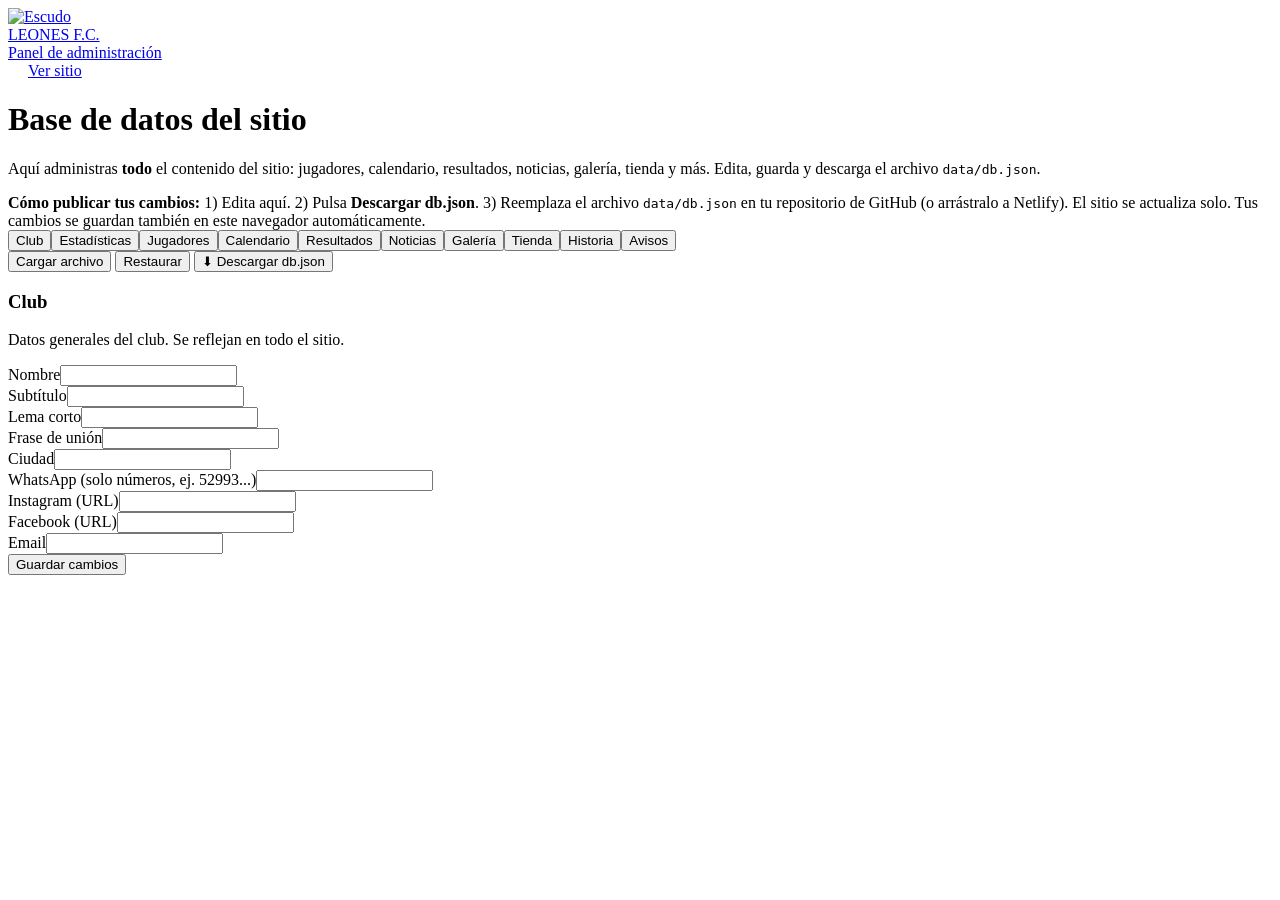
==== admin.html @ 6523a559 "Add files via upload" ====
<!DOCTYPE html>
<html lang="es">
<head>
<meta charset="UTF-8">
<meta name="viewport" content="width=device-width, initial-scale=1.0">
<title>Administrar base de datos | LEONES F.C.</title>
<meta name="robots" content="noindex,nofollow">
<meta name="theme-color" content="#0b1a45">
<link rel="icon" type="image/png" sizes="32x32" href="assets/favicon-32.png">
<link rel="preconnect" href="https://fonts.googleapis.com">
<link rel="preconnect" href="https://fonts.gstatic.com" crossorigin>
<link href="https://fonts.googleapis.com/css2?family=Anton&family=Barlow+Condensed:wght@500;600;700&family=Inter:wght@400;500;600;700;800&display=swap" rel="stylesheet">
<link rel="stylesheet" href="assets/styles.css">
</head>
<body data-page="admin">
<header id="site-header" class="solid">
  <nav class="nav">
    <a href="index.html" class="brand"><img class="crest" src="assets/logo.png" alt="Escudo" width="46" height="46"><div><div class="bname">LEONES F.C.</div><div class="btag">Panel de administración</div></div></a>
    <a href="index.html" class="btn btn-outline" style="padding:10px 20px">Ver sitio</a>
  </nav>
</header>

<main class="admin">
  <div class="wrap">
    <h1>Base de datos del sitio</h1>
    <p class="lead">Aquí administras <b>todo</b> el contenido del sitio: jugadores, calendario, resultados, noticias, galería, tienda y más. Edita, guarda y descarga el archivo <code>data/db.json</code>.</p>

    <div class="abanner">
      <b>Cómo publicar tus cambios:</b> 1) Edita aquí. 2) Pulsa <b>Descargar db.json</b>. 3) Reemplaza el archivo <code>data/db.json</code> en tu repositorio de GitHub (o arrástralo a Netlify). El sitio se actualiza solo. Tus cambios se guardan también en este navegador automáticamente.
    </div>

    <div class="admin-bar">
      <div class="atabs" id="atabs"></div>
      <span style="flex:1"></span>
      <input type="file" id="importFile" accept="application/json" style="display:none">
      <button class="abtn ghost" id="btnImport">Cargar archivo</button>
      <button class="abtn ghost" id="btnReset">Restaurar</button>
      <button class="abtn green" id="btnDownload">⬇ Descargar db.json</button>
    </div>

    <div id="panel"></div>
  </div>
</main>

<script>
(function(){
  "use strict";
  const LS='leones_db_admin';
  let state=null, active='club';

  /* ---- Esquemas de colecciones ---- */
  const CATS=[{v:1,t:'Categoría 1'},{v:2,t:'Categoría 2'},{v:3,t:'Categoría 3'}];
  const ICONOS=['jersey','hoodie','ball','cap','bottle','key'];
  const SCHEMAS={
    club:{label:'Club', kind:'object', path:'club', fields:[
      {k:'nombre',t:'Nombre'},{k:'subtitulo',t:'Subtítulo'},{k:'tagline',t:'Lema corto'},{k:'lema',t:'Frase de unión'},{k:'ciudad',t:'Ciudad'},
      {k:'redes.whatsapp',t:'WhatsApp (solo números, ej. 52993...)'},{k:'redes.instagram',t:'Instagram (URL)'},{k:'redes.facebook',t:'Facebook (URL)'},{k:'redes.email',t:'Email'}
    ]},
    stats:{label:'Estadísticas', kind:'list', path:'stats', title:i=>i.label, sub:i=>i.num, fields:[
      {k:'label',t:'Etiqueta'},{k:'num',t:'Número',type:'number'},{k:'sufijo',t:'Sufijo (+, etc.)'}
    ]},
    jugadores:{label:'Jugadores', kind:'list', path:'jugadores', title:i=>i.nm, sub:i=>'#'+(i.num||'')+' · '+(i.pos||'')+' · Cat. '+(i.cat||''), fields:[
      {k:'nm',t:'Nombre'},{k:'num',t:'Número',type:'number'},{k:'pos',t:'Posición'},{k:'edad',t:'Edad',type:'number'},
      {k:'cat',t:'Categoría',type:'select',opts:CATS},{k:'str',t:'Fortaleza'},{k:'q',t:'Frase'},{k:'foto',t:'Foto (assets/archivo.jpg)'}
    ]},
    partidos:{label:'Calendario', kind:'list', path:'partidos', title:i=>'vs '+(i.rival||'—'), sub:i=>(i.fecha||'')+' · '+(i.hora||'')+' · '+(i.lugar||''), fields:[
      {k:'fecha',t:'Fecha',type:'date'},{k:'rival',t:'Rival'},{k:'lugar',t:'Lugar'},{k:'hora',t:'Hora (ej. 10:00)'},
      {k:'cat',t:'Categoría',type:'select',opts:CATS},{k:'estado',t:'Estado',type:'select',opts:[{v:'proximo',t:'Próximo'},{v:'ganado',t:'Ganado'},{v:'empatado',t:'Empate'},{v:'perdido',t:'Perdido'}]}
    ]},
    resultados:{label:'Resultados', kind:'list', path:'resultados', title:i=>'vs '+(i.rival||'—')+'  '+(i.golesL)+'-'+(i.golesV), sub:i=>(i.fecha||'')+(i.mvp?' · MVP: '+i.mvp:''), fields:[
      {k:'fecha',t:'Fecha',type:'date'},{k:'rival',t:'Rival'},{k:'golesL',t:'Goles Leones',type:'number'},{k:'golesV',t:'Goles rival',type:'number'},
      {k:'cat',t:'Categoría',type:'select',opts:CATS},{k:'mvp',t:'Jugador del partido'}
    ]},
    noticias:{label:'Noticias', kind:'list', path:'noticias', title:i=>i.t, sub:i=>(i.date||'')+' · '+(i.tag||''), fields:[
      {k:'t',t:'Título'},{k:'date',t:'Fecha (texto)'},{k:'tag',t:'Etiqueta'},{k:'x',t:'Texto',type:'area'},{k:'img',t:'Imagen (assets/archivo.jpg)'}
    ]},
    galeria:{label:'Galería', kind:'list', path:'galeria', title:i=>i.c?i.c.replace(/<[^>]+>/g,''):'(foto)', sub:i=>i.img, fields:[
      {k:'img',t:'Imagen (assets/archivo.jpg)'},{k:'c',t:'Texto / pie de foto'}
    ]},
    tienda:{label:'Tienda', kind:'list', path:'tienda.productos', title:i=>i.n, sub:i=>i.precio+' · '+i.cat, fields:[
      {k:'n',t:'Producto'},{k:'cat',t:'Categoría (Uniformes/Souvenirs)'},{k:'precio',t:'Precio (ej. $650)'},{k:'d',t:'Descripción'},
      {k:'ic',t:'Ícono',type:'select',opts:ICONOS.map(x=>({v:x,t:x}))},{k:'link',t:'Enlace de pago (Stripe)'}
    ]},
    historia:{label:'Historia', kind:'list', path:'historia', title:i=>i.t, sub:i=>i.yr, fields:[
      {k:'yr',t:'Año / etiqueta'},{k:'t',t:'Título'},{k:'d',t:'Descripción',type:'area'}
    ]},
    avisos:{label:'Avisos', kind:'list', path:'avisos', title:i=>(i.texto||'').replace(/<[^>]+>/g,'').slice(0,50), sub:i=>i.badge, fields:[
      {k:'badge',t:'Tipo',type:'select',opts:[{v:'info',t:'info'},{v:'aviso',t:'aviso'},{v:'urgente',t:'urgente'}]},{k:'texto',t:'Texto'}
    ]}
  };

  /* ---- utilidades de ruta ---- */
  function getPath(obj,path){return path.split('.').reduce((o,k)=>o&&o[k],obj);}
  function setField(obj,path,val){const ks=path.split('.');let o=obj;for(let i=0;i<ks.length-1;i++){if(o[ks[i]]==null)o[ks[i]]={};o=o[ks[i]];}o[ks[ks.length-1]]=val;}

  /* ---- carga ---- */
  async function init(){
    const saved=localStorage.getItem(LS);
    if(saved){try{state=JSON.parse(saved);}catch(e){}}
    if(!state){
      try{const r=await fetch('data/db.json',{cache:'no-cache'});state=await r.json();}
      catch(e){alert('No se pudo cargar data/db.json. Carga el archivo manualmente con "Cargar archivo".');state={club:{redes:{}}};}
    }
    buildTabs();render();
  }
  function persist(){localStorage.setItem(LS,JSON.stringify(state));}

  function buildTabs(){
    const tabs=document.getElementById('atabs');
    tabs.innerHTML=Object.keys(SCHEMAS).map(k=>`<button class="atab${k===active?' active':''}" data-k="${k}">${SCHEMAS[k].label}</button>`).join('');
    tabs.onclick=e=>{const b=e.target.closest('.atab');if(!b)return;active=b.dataset.k;buildTabs();render();};
  }

  function fieldInput(f,val){
    const v=val==null?'':String(val).replace(/"/g,'&quot;');
    if(f.type==='select'){return `<select data-k="${f.k}">${f.opts.map(o=>`<option value="${o.v}" ${String(val)===String(o.v)?'selected':''}>${o.t}</option>`).join('')}</select>`;}
    if(f.type==='area'){return `<textarea data-k="${f.k}" rows="2">${val==null?'':String(val)}</textarea>`;}
    const t=f.type==='number'?'number':(f.type==='date'?'date':'text');
    return `<input data-k="${f.k}" type="${t}" value="${v}">`;
  }

  function render(){
    const s=SCHEMAS[active], panel=document.getElementById('panel');
    if(s.kind==='object'){
      const obj=getPath(state,s.path)||{};
      panel.innerHTML=`<div class="acard"><h3>${s.label}</h3><p class="hint">Datos generales del club. Se reflejan en todo el sitio.</p>
        <div class="arow">${s.fields.map(f=>`<div class="afield" style="grid-column:span 1"><label>${f.t}</label>${fieldInput(f,getPath(obj,f.k))}</div>`).join('')}</div>
        <div class="abtns"><button class="abtn primary" id="saveObj">Guardar cambios</button></div></div>`;
      document.getElementById('saveObj').onclick=()=>{
        const o=getPath(state,s.path)||{};
        panel.querySelectorAll('[data-k]').forEach(el=>setField(o,el.dataset.k,el.value));
        setPath(state,s.path,o);persist();toast('Guardado ✔');
      };
      return;
    }
    // list
    const arr=getPath(state,s.path)||[];
    panel.innerHTML=`
      <div class="acard"><h3>Agregar a ${s.label}</h3><p class="hint">Llena los campos y pulsa “Agregar”.</p>
        <div class="arow" id="addRow">${s.fields.map(f=>`<div class="afield"><label>${f.t}</label>${fieldInput(f,f.type==='select'?(f.opts[0].v):'')}</div>`).join('')}</div>
        <div class="abtns"><button class="abtn primary" id="addBtn">+ Agregar</button></div>
      </div>
      <div class="acard"><h3>${s.label} <span style="color:var(--gris);font-size:.9rem">(${arr.length})</span></h3>
        <div class="alist" id="list">${arr.length?arr.map((it,idx)=>`<div class="aitem"><div class="meta"><b>${escapeHtml(s.title(it))}</b><small>${escapeHtml(s.sub(it)||'')}</small></div><button class="del" data-i="${idx}">Eliminar</button></div>`).join(''):'<p class="hint">Aún no hay elementos. Agrega el primero arriba.</p>'}</div>
      </div>`;
    document.getElementById('addBtn').onclick=()=>{
      const obj={};document.querySelectorAll('#addRow [data-k]').forEach(el=>{let v=el.value;if(el.type==='number'&&v!=='')v=Number(v);obj[el.dataset.k]=v;});
      const a=getPath(state,s.path)||[];a.push(obj);setPath(state,s.path,a);persist();render();toast('Agregado ✔');
    };
    document.getElementById('list').onclick=e=>{const b=e.target.closest('.del');if(!b)return;const a=getPath(state,s.path);a.splice(+b.dataset.i,1);persist();render();toast('Eliminado');};
  }

  function setPath(obj,path,val){const ks=path.split('.');let o=obj;for(let i=0;i<ks.length-1;i++){if(o[ks[i]]==null)o[ks[i]]={};o=o[ks[i]];}o[ks[ks.length-1]]=val;}
  function escapeHtml(s){return (s==null?'':String(s)).replace(/[&<>]/g,c=>({'&':'&amp;','<':'&lt;','>':'&gt;'}[c]));}

  function toast(msg){let t=document.getElementById('toast');if(!t){t=document.createElement('div');t.id='toast';t.style.cssText='position:fixed;bottom:24px;left:50%;transform:translateX(-50%);background:#0b1a45;color:#fff;padding:12px 22px;border-radius:50px;font-family:var(--cond);font-weight:700;text-transform:uppercase;letter-spacing:.05em;z-index:999;box-shadow:0 14px 30px -12px rgba(0,0,0,.5)';document.body.appendChild(t);}t.textContent=msg;t.style.opacity='1';clearTimeout(t._h);t._h=setTimeout(()=>t.style.opacity='0',1600);}

  /* ---- botones globales ---- */
  document.getElementById('btnDownload').onclick=()=>{
    const blob=new Blob([JSON.stringify(state,null,2)],{type:'application/json'});
    const a=document.createElement('a');a.href=URL.createObjectURL(blob);a.download='db.json';a.click();URL.revokeObjectURL(a.href);toast('Descargado ✔');
  };
  document.getElementById('btnImport').onclick=()=>document.getElementById('importFile').click();
  document.getElementById('importFile').onchange=e=>{const f=e.target.files[0];if(!f)return;const rd=new FileReader();rd.onload=()=>{try{state=JSON.parse(rd.result);persist();buildTabs();render();toast('Archivo cargado ✔');}catch(err){alert('Archivo no válido');}};rd.readAsText(f);};
  document.getElementById('btnReset').onclick=async()=>{if(!confirm('Esto descarta tus cambios locales y recarga el db.json publicado. ¿Continuar?'))return;localStorage.removeItem(LS);state=null;await init();toast('Restaurado');};

  init();
})();
</script>
</body>
</html>
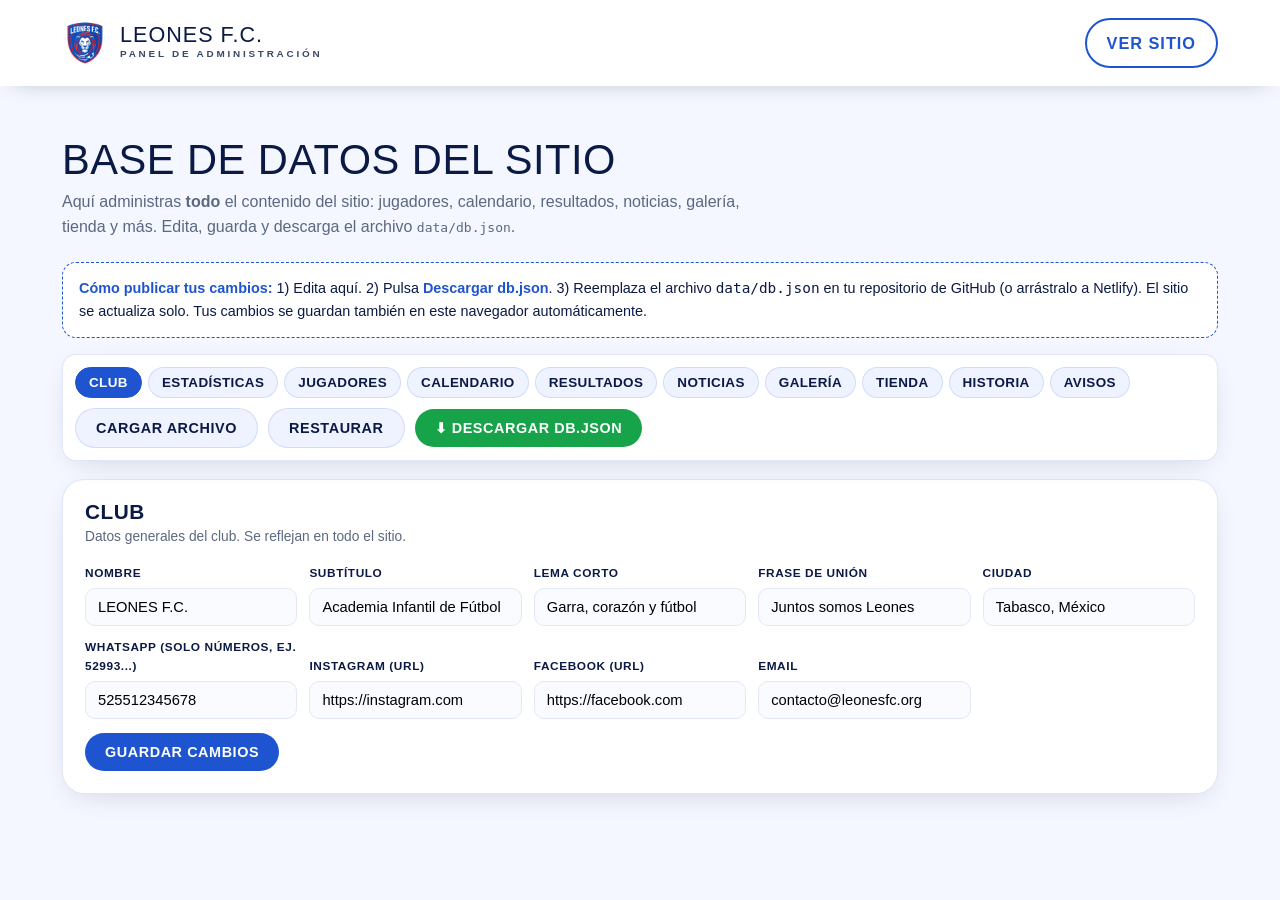
==== commit 10871e17: "Add files via upload" ====
--- a/admin.html
+++ b/admin.html
@@ -10,7 +10,7 @@
 <link rel="preconnect" href="https://fonts.googleapis.com">
 <link rel="preconnect" href="https://fonts.gstatic.com" crossorigin>
 <link href="https://fonts.googleapis.com/css2?family=Anton&family=Barlow+Condensed:wght@500;600;700&family=Inter:wght@400;500;600;700;800&display=swap" rel="stylesheet">
-<link rel="stylesheet" href="assets/styles.css">
+<link rel="stylesheet" href="assets/styles.css?v=3">
 </head>
 <body data-page="admin">
 <header id="site-header" class="solid">
--- a/assets/styles.css
+++ b/assets/styles.css
@@ -0,0 +1,436 @@
+/* ===================== TOKENS ===================== */
+:root{
+  --blanco:#ffffff; --hueso:#f4f7ff;
+  --azul:#1e54cf; --azul-claro:#5a86ee; --azul-glow:#2f63e0;
+  --navy:#0b1a45; --navy-2:#0e2056; --navy-3:#163aa0;
+  --rojo:#e42b30; --tinta:#0a1226; --gris:#5b687f;
+  --linea:rgba(30,84,207,.14);
+  --sombra:0 18px 50px -18px rgba(10,22,51,.35);
+  --sombra-sutil:0 8px 30px -12px rgba(10,22,51,.20);
+  --radio:22px; --radio-sm:14px; --max:1200px;
+  --display:'Anton',sans-serif; --cond:'Barlow Condensed',sans-serif; --sans:'Inter',sans-serif;
+}
+*{margin:0;padding:0;box-sizing:border-box}
+html{scroll-behavior:smooth}
+body{font-family:var(--sans);color:var(--tinta);background:var(--blanco);line-height:1.6;overflow-x:hidden;-webkit-font-smoothing:antialiased}
+img{max-width:100%;display:block}
+a{text-decoration:none;color:inherit}
+ul{list-style:none}
+section{position:relative}
+.wrap{max-width:var(--max);margin:0 auto;padding:0 22px}
+
+/* ===================== TIPOGRAFÍA ===================== */
+.eyebrow{font-family:var(--cond);text-transform:uppercase;letter-spacing:.22em;font-weight:700;font-size:.85rem;color:var(--azul);display:inline-flex;align-items:center;gap:9px}
+.eyebrow::before{content:"";width:26px;height:2px;background:var(--rojo);display:inline-block}
+.eyebrow.light{color:var(--azul-claro)}
+h1,h2,h3{font-family:var(--display);font-weight:400;line-height:.98;letter-spacing:.5px}
+.section-title{font-size:clamp(2.1rem,5vw,3.6rem);text-transform:uppercase;color:var(--navy)}
+.section-title .hl{color:var(--azul)}
+.section-head{max-width:720px;margin-bottom:46px}
+.section-head p{margin-top:16px;color:var(--gris);font-size:1.06rem;max-width:600px}
+.dark .section-title{color:#fff}
+.dark .section-head p{color:#aebbd6}
+
+/* ===================== BOTONES ===================== */
+.btn{display:inline-flex;align-items:center;gap:10px;font-family:var(--cond);font-weight:700;text-transform:uppercase;letter-spacing:.06em;font-size:1.02rem;padding:14px 26px;border-radius:50px;border:2px solid transparent;cursor:pointer;transition:transform .25s ease,box-shadow .25s ease,background .25s ease,color .25s;position:relative;overflow:hidden}
+.btn svg{width:18px;height:18px}
+.btn-primary{background:var(--azul);color:#fff;box-shadow:0 12px 28px -10px rgba(30,84,207,.7)}
+.btn-primary:hover{transform:translateY(-3px);box-shadow:0 20px 38px -10px rgba(30,84,207,.85)}
+.btn-ghost{background:rgba(255,255,255,.08);color:#fff;border-color:rgba(255,255,255,.4);backdrop-filter:blur(6px)}
+.btn-ghost:hover{background:#fff;color:var(--navy);transform:translateY(-3px)}
+.btn-dark{background:var(--navy);color:#fff}
+.btn-dark:hover{background:var(--azul);transform:translateY(-3px)}
+.btn-red{background:var(--rojo);color:#fff;box-shadow:0 12px 26px -10px rgba(228,43,48,.6)}
+.btn-red:hover{transform:translateY(-3px)}
+.btn-outline{border-color:var(--azul);color:var(--azul);background:transparent}
+.btn-outline:hover{background:var(--azul);color:#fff;transform:translateY(-3px)}
+
+/* ===================== HEADER ===================== */
+header{position:fixed;top:0;left:0;width:100%;z-index:100;transition:background .35s ease,box-shadow .35s ease,padding .35s ease;padding:18px 0}
+header.scrolled{background:rgba(255,255,255,.92);backdrop-filter:blur(14px);box-shadow:0 6px 24px -14px rgba(10,22,51,.4);padding:10px 0}
+header.solid{background:rgba(255,255,255,.95);backdrop-filter:blur(14px);box-shadow:0 6px 24px -14px rgba(10,22,51,.4)}
+.nav{display:flex;align-items:center;justify-content:space-between;max-width:var(--max);margin:0 auto;padding:0 22px}
+.brand{display:flex;align-items:center;gap:12px;color:#fff;transition:color .35s}
+header.scrolled .brand,header.solid .brand{color:var(--navy)}
+.brand .crest{height:46px;width:auto;flex:0 0 auto;object-fit:contain}
+.brand .bname{font-family:var(--display);font-size:1.35rem;letter-spacing:1px;line-height:1}
+.brand .btag{font-family:var(--cond);font-weight:600;font-size:.62rem;letter-spacing:.28em;text-transform:uppercase;opacity:.8}
+.menu{display:flex;align-items:center;gap:26px}
+.menu a{font-family:var(--cond);font-weight:600;text-transform:uppercase;letter-spacing:.05em;font-size:1rem;color:rgba(255,255,255,.9);position:relative;padding:4px 0;transition:color .25s}
+header.scrolled .menu a,header.solid .menu a{color:var(--navy)}
+.menu a::after{content:"";position:absolute;left:0;bottom:-2px;width:0;height:2px;background:var(--rojo);transition:width .3s}
+.menu a:hover::after,.menu a.active::after{width:100%}
+.menu a:hover,.menu a.active{color:var(--azul)}
+.nav-cta{display:inline-flex}
+.burger{display:none;flex-direction:column;gap:5px;background:none;border:0;cursor:pointer;padding:8px;z-index:120}
+.burger span{width:26px;height:3px;background:#fff;border-radius:3px;transition:.3s}
+header.scrolled .burger span,header.solid .burger span{background:var(--navy)}
+.burger.open span:nth-child(1){transform:translateY(8px) rotate(45deg)}
+.burger.open span:nth-child(2){opacity:0}
+.burger.open span:nth-child(3){transform:translateY(-8px) rotate(-45deg)}
+
+/* ===================== HERO (home) ===================== */
+.hero{min-height:100vh;display:flex;align-items:center;background:radial-gradient(120% 90% at 80% 10%,#1d47b8 0%,#0b1a45 55%,#060f2b 100%);color:#fff;overflow:hidden;padding:120px 0 70px}
+.hero .pitch-lines{position:absolute;inset:0;opacity:.5;pointer-events:none}
+.hero .glow{position:absolute;width:620px;height:620px;border-radius:50%;background:radial-gradient(circle,rgba(30,84,207,.55),transparent 65%);top:-160px;right:-120px;filter:blur(20px)}
+.hero .glow.red{background:radial-gradient(circle,rgba(228,43,48,.32),transparent 65%);width:380px;height:380px;bottom:-120px;left:-80px;top:auto;right:auto}
+.hero .speed{position:absolute;height:2px;background:linear-gradient(90deg,transparent,rgba(30,84,207,.8),transparent);opacity:.4}
+.hero-grid{display:grid;grid-template-columns:1.15fr .85fr;gap:40px;align-items:center;position:relative;z-index:2}
+.hero-copy h1{font-size:clamp(3.2rem,8.5vw,7rem);text-transform:uppercase;letter-spacing:2px;background:linear-gradient(180deg,#fff 30%,#bcd2ff 100%);-webkit-background-clip:text;background-clip:text;-webkit-text-fill-color:transparent}
+.hero-copy .lead-line{font-family:var(--cond);font-weight:700;font-size:clamp(1.4rem,3.6vw,2.2rem);text-transform:uppercase;letter-spacing:.04em;color:#fff;margin-top:6px}
+.hero-copy .lead-line .r{color:var(--rojo)}
+.hero-copy p.sub{margin:22px 0 30px;color:#c3d2f2;font-size:1.12rem;max-width:520px}
+.hero-cta{display:flex;flex-wrap:wrap;gap:14px}
+.hero-art{position:relative;display:flex;justify-content:center;align-items:center}
+.hero-photo{position:relative;width:min(400px,82vw);border-radius:28px;overflow:hidden;border:3px solid rgba(255,255,255,.2);box-shadow:0 44px 90px -34px rgba(0,0,0,.7),0 0 0 8px rgba(30,84,207,.18);animation:floaty 6.5s ease-in-out infinite}
+.hero-photo>img{width:100%;display:block}
+.hero-photo::after{content:"";position:absolute;inset:0;background:linear-gradient(180deg,transparent 50%,rgba(11,26,69,.5));pointer-events:none}
+.hero-photo .hp-logo{position:absolute;bottom:14px;left:14px;width:62px;height:auto;z-index:3;filter:drop-shadow(0 6px 14px rgba(0,0,0,.55))}
+.hero-photo .hp-tag{position:absolute;bottom:18px;right:16px;z-index:3;font-family:var(--cond);font-weight:700;text-transform:uppercase;letter-spacing:.05em;color:#fff;font-size:.82rem;background:var(--rojo);padding:5px 12px;border-radius:50px;box-shadow:0 6px 16px -6px rgba(228,43,48,.8)}
+@keyframes floaty{0%,100%{transform:translateY(0)}50%{transform:translateY(-16px)}}
+.hero-badge{position:absolute;font-family:var(--cond);font-weight:700;text-transform:uppercase;background:#fff;color:var(--navy);padding:8px 16px;border-radius:50px;font-size:.85rem;box-shadow:var(--sombra);letter-spacing:.05em}
+.hero-badge.b1{top:8%;left:-2%;color:var(--azul)}
+.hero-badge.b2{bottom:12%;right:-4%;color:var(--rojo)}
+.hero-badge .n{font-family:var(--display);font-size:1.3rem;display:block;line-height:1}
+
+/* ===================== PAGE HERO (subpáginas) ===================== */
+.page-hero{padding:150px 0 60px;background:radial-gradient(120% 120% at 85% 0%,#1d47b8 0%,#0b1a45 60%,#060f2b 100%);color:#fff;overflow:hidden}
+.page-hero .pitch-lines{position:absolute;inset:0;opacity:.4;pointer-events:none}
+.page-hero .glow{position:absolute;width:520px;height:520px;border-radius:50%;background:radial-gradient(circle,rgba(30,84,207,.5),transparent 65%);top:-180px;right:-120px;filter:blur(20px)}
+.page-hero .wrap{position:relative;z-index:2}
+.page-hero h1{font-size:clamp(2.4rem,6vw,4.4rem);text-transform:uppercase;letter-spacing:1px}
+.page-hero h1 .hl{color:var(--azul-claro)}
+.page-hero p{color:#c3d2f2;margin-top:12px;max-width:560px;font-size:1.06rem}
+.crumb{display:flex;gap:8px;align-items:center;font-family:var(--cond);font-weight:600;text-transform:uppercase;letter-spacing:.08em;font-size:.8rem;color:#9fb4e0;margin-bottom:14px}
+.crumb a:hover{color:#fff}.crumb .sep{opacity:.5}
+
+/* ===================== STATS ===================== */
+.stats{background:#fff}
+.stats-inner{display:grid;grid-template-columns:repeat(4,1fr);gap:18px;background:linear-gradient(135deg,var(--navy),var(--navy-3));border-radius:var(--radio);padding:38px 30px;transform:translateY(-50px);box-shadow:var(--sombra);position:relative;overflow:hidden;z-index:5}
+.stats-inner::before{content:"";position:absolute;inset:0;background:repeating-linear-gradient(90deg,transparent 0 78px,rgba(255,255,255,.04) 78px 80px)}
+.stat{text-align:center;color:#fff;position:relative}
+.stat .num{font-family:var(--display);font-size:clamp(2.4rem,5vw,3.3rem);line-height:1;color:#fff}
+.stat .num .plus{color:var(--azul-claro)}
+.stat .lbl{font-family:var(--cond);font-weight:600;text-transform:uppercase;letter-spacing:.12em;font-size:.82rem;color:#9fb4e0;margin-top:6px}
+.stat+.stat::before{content:"";position:absolute;left:-9px;top:14%;height:72%;width:1px;background:rgba(255,255,255,.12)}
+
+/* ===================== IDENTIDAD ===================== */
+.identity{padding:40px 0 90px}
+.identity.flush{padding-top:90px}
+.identity-grid{display:grid;grid-template-columns:1fr 1fr;gap:54px;align-items:center}
+.identity-copy h2{font-size:clamp(2rem,4.6vw,3.2rem);text-transform:uppercase;color:var(--navy);margin-bottom:18px}
+.identity-copy h2 .hl{color:var(--azul)}
+.identity-copy p{color:var(--gris);font-size:1.1rem;margin-bottom:16px}
+.identity-copy p strong{color:var(--navy)}
+.identity-art{position:relative;border-radius:var(--radio);overflow:hidden;min-height:380px;background:linear-gradient(135deg,var(--azul),#123a9e);box-shadow:var(--sombra);display:flex;align-items:center;justify-content:center}
+.identity-art .art-photo{position:absolute;inset:0;width:100%;height:100%;object-fit:cover;object-position:50% 30%}
+.identity-art .ribbon{position:absolute;bottom:22px;left:22px;right:22px;background:rgba(10,22,51,.72);backdrop-filter:blur(8px);border-radius:14px;padding:14px 18px;color:#fff;font-family:var(--cond);font-weight:600;text-transform:uppercase;letter-spacing:.05em;z-index:3;text-align:center;font-size:1.05rem}
+
+/* ===================== VALORES ===================== */
+.valores{padding:90px 0;background:var(--hueso)}
+.valores-grid{display:grid;grid-template-columns:repeat(4,1fr);gap:18px}
+.valor{background:#fff;border-radius:var(--radio-sm);padding:26px 22px;box-shadow:var(--sombra-sutil);border:1px solid var(--linea);transition:transform .3s,box-shadow .3s,border-color .3s;position:relative;overflow:hidden}
+.valor::after{content:"";position:absolute;top:0;left:0;width:100%;height:4px;background:var(--azul);transform:scaleX(0);transform-origin:left;transition:transform .35s}
+.valor:hover{transform:translateY(-8px);box-shadow:var(--sombra);border-color:transparent}
+.valor:hover::after{transform:scaleX(1)}
+.valor .ico{width:54px;height:54px;border-radius:14px;background:rgba(30,84,207,.1);display:flex;align-items:center;justify-content:center;margin-bottom:16px;color:var(--azul);transition:.3s}
+.valor:hover .ico{background:var(--azul);color:#fff}
+.valor .ico svg{width:28px;height:28px}
+.valor h3{font-family:var(--cond);font-weight:700;font-size:1.35rem;text-transform:uppercase;color:var(--navy);letter-spacing:.02em;margin-bottom:6px}
+.valor p{color:var(--gris);font-size:.92rem;line-height:1.5}
+.valor.red .ico{background:rgba(228,43,48,.1);color:var(--rojo)}
+.valor.red:hover .ico{background:var(--rojo);color:#fff}
+.valor.red::after{background:var(--rojo)}
+
+/* ===================== PLANTILLA ===================== */
+.squad{padding:90px 0;background:var(--navy);color:#fff;overflow:hidden}
+.squad.flush{padding-top:60px}
+.squad .pitch-pat{position:absolute;inset:0;opacity:.35;pointer-events:none}
+.squad .wrap{position:relative;z-index:2}
+.squad-grid{display:grid;grid-template-columns:repeat(4,1fr);gap:20px;min-height:60px}
+.cat-tabs{display:flex;gap:10px;flex-wrap:wrap;margin-bottom:26px}
+.cat-tab{font-family:var(--cond);font-weight:700;text-transform:uppercase;letter-spacing:.04em;font-size:.95rem;color:#cfdcf7;background:rgba(255,255,255,.06);border:1.5px solid rgba(255,255,255,.16);padding:9px 18px;border-radius:50px;cursor:pointer;transition:.25s}
+.cat-tab:hover{border-color:var(--azul-claro)}
+.cat-tab.active{background:var(--azul);color:#fff;border-color:var(--azul);box-shadow:0 10px 22px -10px rgba(30,84,207,.8)}
+.cat-tab small{display:block;font-size:.62rem;opacity:.8;font-weight:600;letter-spacing:.08em}
+.empty-state{text-align:center;padding:46px 22px;border:1.5px dashed var(--linea);border-radius:var(--radio);color:var(--gris);background:#fff;grid-column:1/-1}
+.empty-state.dark{background:rgba(255,255,255,.03);border-color:rgba(255,255,255,.16);color:#aebbd6}
+.empty-state svg{width:38px;height:38px;color:var(--azul-claro);margin-bottom:10px}
+.empty-state b{display:block;font-family:var(--cond);font-weight:700;text-transform:uppercase;font-size:1.2rem;color:var(--navy);letter-spacing:.03em;margin-bottom:4px}
+.empty-state.dark b{color:#fff}
+.player{background:linear-gradient(170deg,#16307e,#0c1a3f);border-radius:20px;overflow:hidden;border:1px solid rgba(77,146,255,.2);transition:transform .35s,box-shadow .35s;position:relative}
+.player:hover{transform:translateY(-10px);box-shadow:0 30px 50px -20px rgba(0,0,0,.6)}
+.player .photo{height:230px;position:relative;display:flex;align-items:flex-end;justify-content:center;background:radial-gradient(120% 80% at 50% 0%,#2c57b8,#0c1a3f)}
+.player .photo>img{position:absolute;inset:0;width:100%;height:100%;object-fit:cover;z-index:1}
+.player .num{position:absolute;top:12px;right:14px;font-family:var(--display);font-size:2.6rem;color:rgba(255,255,255,.16);line-height:1;z-index:2}
+.player .avatar{width:120px;height:140px;position:relative;z-index:3;opacity:.92}
+.player .pos-tag{position:absolute;top:14px;left:14px;font-family:var(--cond);font-weight:700;text-transform:uppercase;font-size:.72rem;letter-spacing:.08em;background:var(--azul);color:#fff;padding:4px 11px;border-radius:50px;z-index:3}
+.player .pos-tag.gk{background:var(--rojo)}
+.player .info{padding:18px}
+.player .info .name{font-family:var(--display);font-size:1.5rem;text-transform:uppercase;line-height:1}
+.player .info .meta{font-family:var(--cond);font-weight:600;color:#8fa6d6;text-transform:uppercase;letter-spacing:.05em;font-size:.85rem;margin:4px 0 12px}
+.player .info .meta b{color:#fff}
+.player .strength{display:flex;align-items:center;gap:8px;font-size:.82rem;color:#cfdcf7;margin-bottom:10px}
+.player .strength svg{width:15px;height:15px;color:var(--azul-claro);flex:0 0 auto}
+.player .quote{font-style:italic;font-size:.9rem;color:#fff;border-left:3px solid var(--rojo);padding-left:10px}
+
+/* ===================== CALENDARIO ===================== */
+.fixtures{padding:90px 0}
+.fx-list{display:grid;gap:14px}
+.fx{display:grid;grid-template-columns:auto 1fr auto auto;gap:20px;align-items:center;background:#fff;border:1px solid var(--linea);border-radius:var(--radio-sm);padding:18px 22px;transition:transform .25s,box-shadow .25s;box-shadow:var(--sombra-sutil)}
+.fx:hover{transform:translateX(6px);box-shadow:var(--sombra)}
+.fx .date{text-align:center;min-width:64px}
+.fx .date .d{font-family:var(--display);font-size:1.7rem;color:var(--navy);line-height:1}
+.fx .date .m{font-family:var(--cond);font-weight:700;text-transform:uppercase;color:var(--azul);font-size:.78rem;letter-spacing:.1em}
+.fx .match .vs{font-family:var(--cond);font-weight:700;text-transform:uppercase;font-size:1.18rem;color:var(--navy);letter-spacing:.02em}
+.fx .match .place{color:var(--gris);font-size:.85rem;display:flex;align-items:center;gap:6px;margin-top:2px}
+.fx .match .place svg{width:13px;height:13px;color:var(--azul)}
+.fx .hour{font-family:var(--cond);font-weight:700;color:var(--navy);font-size:1.05rem;text-align:center}
+.status{font-family:var(--cond);font-weight:700;text-transform:uppercase;font-size:.74rem;letter-spacing:.06em;padding:6px 13px;border-radius:50px;text-align:center;white-space:nowrap}
+.status.proximo{background:rgba(30,84,207,.12);color:var(--azul)}
+.status.ganado{background:rgba(22,163,74,.14);color:#16a34a}
+.status.empatado{background:rgba(234,179,8,.16);color:#b58a00}
+.status.perdido{background:rgba(228,43,48,.12);color:var(--rojo)}
+
+/* ===================== RESULTADOS ===================== */
+.results{padding:90px 0;background:var(--navy);color:#fff}
+.results .pitch-pat{position:absolute;inset:0;opacity:.3}
+.results .wrap{position:relative;z-index:2}
+.res-table{width:100%;border-collapse:collapse;background:rgba(255,255,255,.03);border-radius:var(--radio);overflow:hidden}
+.res-table thead{background:rgba(30,84,207,.18)}
+.res-table th{font-family:var(--cond);font-weight:700;text-transform:uppercase;letter-spacing:.08em;font-size:.82rem;color:#cfdcf7;padding:16px 18px;text-align:left}
+.res-table td{padding:16px 18px;border-top:1px solid rgba(255,255,255,.07);font-size:.95rem;color:#e6edff}
+.res-table tr:hover td{background:rgba(255,255,255,.04)}
+.res-table .score{font-family:var(--display);font-size:1.25rem;color:#fff}
+.res-table .score.win{color:#43d17a}.res-table .score.draw{color:#ffcf3a}.res-table .score.loss{color:#ff5d77}
+.res-table .mvp-cell{display:inline-flex;align-items:center;gap:7px;font-family:var(--cond);font-weight:600;text-transform:uppercase;font-size:.86rem}
+.res-table .mvp-cell svg{width:14px;height:14px;color:#ffcf3a}
+.res-cards{display:none}
+
+/* ===================== GALERÍA ===================== */
+.gallery{padding:90px 0}
+.masonry{columns:3;column-gap:16px}
+.masonry .tile{break-inside:avoid;margin-bottom:16px;border-radius:var(--radio-sm);overflow:hidden;position:relative;cursor:pointer;box-shadow:var(--sombra-sutil)}
+.masonry .tile .ph{display:flex;align-items:center;justify-content:center;color:rgba(255,255,255,.85)}
+.masonry .tile .ph svg{width:54px;height:54px;opacity:.5}
+.masonry .tile .cap{position:absolute;inset:0;background:linear-gradient(180deg,transparent 40%,rgba(10,22,51,.85));display:flex;align-items:flex-end;padding:18px;opacity:0;transform:translateY(10px);transition:.35s}
+.masonry .tile:hover .cap{opacity:1;transform:translateY(0)}
+.masonry .tile .cap span{font-family:var(--display);text-transform:uppercase;color:#fff;font-size:1.25rem;letter-spacing:.5px}
+.masonry .tile .cap span .r{color:#ff5d77}
+
+/* ===================== HIMNO ===================== */
+.anthem{padding:96px 0;background:radial-gradient(110% 90% at 50% 0%,#15347e,#0a1633 60%,#070f24);color:#fff;text-align:center;overflow:hidden}
+.anthem .wrap{position:relative;z-index:2;max-width:760px}
+.anthem .crest-sm{width:74px;margin:0 auto 18px;filter:drop-shadow(0 10px 24px rgba(30,84,207,.5))}
+.anthem h2{font-size:clamp(2.2rem,5vw,3.4rem);text-transform:uppercase;margin-bottom:8px}
+.anthem h2 .hl{color:var(--azul-claro)}
+.anthem .lyrics{font-family:var(--cond);font-weight:600;font-size:clamp(1.4rem,3.2vw,2rem);line-height:1.4;text-transform:uppercase;letter-spacing:.03em;margin:30px 0;color:#dce7ff}
+.anthem .lyrics b{color:#fff}.anthem .lyrics .r{color:var(--rojo)}
+
+/* ===================== NOTICIAS ===================== */
+.news{padding:90px 0;background:var(--hueso)}
+.news-grid{display:grid;grid-template-columns:repeat(3,1fr);gap:22px}
+.note{background:#fff;border-radius:var(--radio-sm);overflow:hidden;box-shadow:var(--sombra-sutil);transition:transform .3s,box-shadow .3s;border:1px solid var(--linea)}
+.note:hover{transform:translateY(-8px);box-shadow:var(--sombra)}
+.note .cover{height:160px;position:relative;display:flex;align-items:center;justify-content:center;background-size:cover;background-position:center}
+.note .cover svg{width:46px;height:46px;color:rgba(255,255,255,.8)}
+.note .tag{position:absolute;top:14px;left:14px;font-family:var(--cond);font-weight:700;text-transform:uppercase;font-size:.72rem;letter-spacing:.06em;background:#fff;color:var(--azul);padding:4px 11px;border-radius:50px}
+.note .body{padding:20px}
+.note .date{font-family:var(--cond);font-weight:600;text-transform:uppercase;color:var(--gris);font-size:.76rem;letter-spacing:.08em}
+.note h3{font-family:var(--cond);font-weight:700;font-size:1.3rem;text-transform:uppercase;color:var(--navy);margin:6px 0 8px;line-height:1.05}
+.note p{color:var(--gris);font-size:.92rem}
+
+/* ===================== TIENDA ===================== */
+.store{padding:90px 0;background:var(--hueso)}
+.store-tabs{display:flex;gap:10px;flex-wrap:wrap;margin-bottom:28px}
+.store-tab{font-family:var(--cond);font-weight:700;text-transform:uppercase;font-size:.92rem;letter-spacing:.04em;color:var(--navy);background:#fff;border:1.5px solid var(--linea);padding:9px 18px;border-radius:50px;cursor:pointer;transition:.25s}
+.store-tab.active,.store-tab:hover{background:var(--azul);color:#fff;border-color:var(--azul)}
+.store-grid{display:grid;grid-template-columns:repeat(4,1fr);gap:20px}
+.product{background:#fff;border:1px solid var(--linea);border-radius:var(--radio);overflow:hidden;box-shadow:var(--sombra-sutil);transition:transform .3s,box-shadow .3s;display:flex;flex-direction:column}
+.product:hover{transform:translateY(-8px);box-shadow:var(--sombra)}
+.product .pimg{height:150px;display:flex;align-items:center;justify-content:center;background:linear-gradient(140deg,#eef3ff,#dbe6ff);position:relative}
+.product .pimg svg{width:64px;height:64px;color:var(--azul);stroke-width:1.6}
+.product .ptag{position:absolute;top:12px;left:12px;font-family:var(--cond);font-weight:700;text-transform:uppercase;font-size:.66rem;letter-spacing:.06em;background:var(--navy);color:#fff;padding:4px 10px;border-radius:50px}
+.product .pbody{padding:18px;display:flex;flex-direction:column;gap:6px;flex:1}
+.product h3{font-family:var(--cond);font-weight:700;text-transform:uppercase;font-size:1.22rem;color:var(--navy);line-height:1}
+.product .pd{color:var(--gris);font-size:.85rem;flex:1}
+.product .prow{display:flex;align-items:center;justify-content:space-between;margin-top:8px;gap:8px}
+.product .price{font-family:var(--display);font-size:1.45rem;color:var(--azul)}
+.product .buy{font-family:var(--cond);font-weight:700;text-transform:uppercase;font-size:.84rem;letter-spacing:.04em;background:var(--azul);color:#fff;border:0;padding:9px 15px;border-radius:50px;cursor:pointer;display:inline-flex;align-items:center;gap:6px;transition:.25s}
+.product .buy:hover{background:var(--rojo)}
+.product .buy svg{width:15px;height:15px}
+.store-note{margin-top:28px;text-align:center;color:var(--gris);font-size:.9rem;display:flex;align-items:center;justify-content:center;gap:8px;flex-wrap:wrap}
+.store-note svg{width:16px;height:16px;color:var(--azul)}
+
+/* ===================== PADRES ===================== */
+.parents{padding:90px 0}
+.parents-grid{display:grid;grid-template-columns:1.1fr .9fr;gap:30px;align-items:start}
+.info-card{background:#fff;border:1px solid var(--linea);border-radius:var(--radio);padding:30px;box-shadow:var(--sombra-sutil)}
+.info-card h3{font-family:var(--cond);font-weight:700;text-transform:uppercase;color:var(--navy);font-size:1.4rem;margin-bottom:18px;display:flex;align-items:center;gap:10px}
+.info-card h3 svg{width:22px;height:22px;color:var(--azul)}
+.info-row{display:flex;gap:14px;padding:13px 0;border-bottom:1px dashed var(--linea)}
+.info-row:last-child{border-bottom:0}
+.info-row .ic{width:38px;height:38px;flex:0 0 auto;border-radius:10px;background:rgba(30,84,207,.1);color:var(--azul);display:flex;align-items:center;justify-content:center}
+.info-row .ic svg{width:18px;height:18px}
+.info-row .t b{display:block;color:var(--navy);font-weight:700;font-size:.96rem}
+.info-row .t span{color:var(--gris);font-size:.88rem}
+.notice{background:linear-gradient(140deg,var(--navy),var(--navy-3));color:#fff;border-radius:var(--radio);padding:30px;box-shadow:var(--sombra)}
+.notice h3{font-family:var(--cond);font-weight:700;text-transform:uppercase;font-size:1.4rem;margin-bottom:16px;display:flex;align-items:center;gap:10px}
+.notice h3 svg{width:22px;height:22px;color:var(--azul-claro)}
+.notice .item{display:flex;gap:12px;padding:12px 0;border-bottom:1px solid rgba(255,255,255,.1)}
+.notice .item:last-child{border-bottom:0}
+.notice .item .badge{font-family:var(--cond);font-weight:700;text-transform:uppercase;font-size:.68rem;letter-spacing:.05em;padding:4px 9px;border-radius:6px;height:fit-content;white-space:nowrap}
+.notice .badge.urgente{background:var(--rojo)}.notice .badge.aviso{background:var(--azul)}.notice .badge.info{background:rgba(255,255,255,.18)}
+.notice .item p{font-size:.9rem;color:#dce7ff}.notice .item p b{color:#fff}
+.coach-box{margin-top:18px;background:rgba(255,255,255,.08);border-radius:14px;padding:16px;display:flex;align-items:center;gap:14px}
+.coach-box .ca{width:52px;height:52px;border-radius:50%;background:var(--azul);display:flex;align-items:center;justify-content:center;font-family:var(--display);font-size:1.3rem;flex:0 0 auto}
+.coach-box .ct b{display:block}.coach-box .ct span{color:#aebbd6;font-size:.86rem}
+
+/* ===================== HISTORIA ===================== */
+.history{padding:90px 0;background:var(--hueso)}
+.timeline{position:relative;max-width:860px;margin:0 auto}
+.timeline::before{content:"";position:absolute;left:50%;top:0;bottom:0;width:3px;background:linear-gradient(var(--azul),var(--rojo));transform:translateX(-50%)}
+.tl-item{position:relative;width:50%;padding:18px 40px;margin-bottom:6px}
+.tl-item:nth-child(odd){left:0;text-align:right}
+.tl-item:nth-child(even){left:50%}
+.tl-item .dot{position:absolute;top:26px;width:18px;height:18px;border-radius:50%;background:#fff;border:4px solid var(--azul);box-shadow:0 0 0 4px rgba(30,84,207,.15);z-index:2}
+.tl-item:nth-child(odd) .dot{right:-9px}
+.tl-item:nth-child(even) .dot{left:-9px}
+.tl-card{background:#fff;border:1px solid var(--linea);border-radius:var(--radio-sm);padding:18px 20px;box-shadow:var(--sombra-sutil);display:inline-block;text-align:left;transition:transform .3s}
+.tl-card:hover{transform:translateY(-4px)}
+.tl-card .yr{font-family:var(--display);color:var(--azul);font-size:1.15rem}
+.tl-card h4{font-family:var(--cond);font-weight:700;text-transform:uppercase;color:var(--navy);font-size:1.15rem;margin:2px 0 4px}
+.tl-card p{color:var(--gris);font-size:.9rem}
+
+/* ===================== FRASES ===================== */
+.quotes{padding:80px 0;background:var(--navy);color:#fff;overflow:hidden}
+.quotes .marquee{display:flex;gap:30px;white-space:nowrap;animation:slide 26s linear infinite;width:max-content}
+.quotes .marquee span{font-family:var(--display);font-size:clamp(2rem,4.5vw,3.2rem);text-transform:uppercase;letter-spacing:1px;color:rgba(255,255,255,.18);display:inline-flex;align-items:center;gap:30px}
+.quotes .marquee span .r{color:var(--azul-claro)}
+.quotes .marquee span::after{content:"●";color:var(--rojo);font-size:1rem}
+@keyframes slide{from{transform:translateX(0)}to{transform:translateX(-50%)}}
+
+/* ===================== CTA BANNER ===================== */
+.cta-band{padding:70px 0}
+.cta-inner{background:linear-gradient(135deg,var(--azul),#0734a6);border-radius:var(--radio);padding:46px;text-align:center;color:#fff;box-shadow:var(--sombra);position:relative;overflow:hidden}
+.cta-inner h2{font-size:clamp(1.8rem,4vw,2.8rem);text-transform:uppercase;margin-bottom:10px}
+.cta-inner p{color:#d6e3ff;max-width:520px;margin:0 auto 22px}
+.cta-inner .hero-cta{justify-content:center}
+
+/* ===================== CONTACTO ===================== */
+.contact{padding:90px 0;background:radial-gradient(100% 90% at 100% 0%,#15347e,#0a1633 60%);color:#fff}
+.contact .wrap{position:relative;z-index:2}
+.contact-grid{display:grid;grid-template-columns:1fr 1.1fr;gap:40px;align-items:start}
+.contact-info h2{font-size:clamp(2rem,4.6vw,3rem);text-transform:uppercase;margin-bottom:14px}
+.contact-info h2 .hl{color:var(--azul-claro)}
+.contact-info p{color:#c3d2f2;margin-bottom:26px;max-width:420px}
+.social-btns{display:flex;flex-direction:column;gap:12px;max-width:340px}
+.sbtn{display:flex;align-items:center;gap:14px;background:rgba(255,255,255,.07);border:1px solid rgba(255,255,255,.14);border-radius:14px;padding:14px 18px;transition:.3s;cursor:pointer}
+.sbtn:hover{background:#fff;color:var(--navy);transform:translateX(6px)}
+.sbtn .si{width:42px;height:42px;border-radius:11px;display:flex;align-items:center;justify-content:center;flex:0 0 auto;color:#fff}
+.sbtn.wa .si{background:#25D366}.sbtn.ig .si{background:linear-gradient(45deg,#f09433,#e6683c,#dc2743,#cc2366,#bc1888)}.sbtn.fb .si{background:#1877F2}.sbtn.em .si{background:var(--azul)}
+.sbtn .si svg{width:22px;height:22px}
+.sbtn .st b{display:block;font-family:var(--cond);font-weight:700;text-transform:uppercase;letter-spacing:.04em}
+.sbtn .st span{font-size:.82rem;opacity:.75}
+.form-card{background:#fff;border-radius:var(--radio);padding:32px;box-shadow:var(--sombra);color:var(--tinta)}
+.form-card h3{font-family:var(--cond);font-weight:700;text-transform:uppercase;color:var(--navy);font-size:1.5rem;margin-bottom:6px}
+.form-card .sub{color:var(--gris);font-size:.9rem;margin-bottom:20px}
+.field{margin-bottom:15px}
+.field label{display:block;font-family:var(--cond);font-weight:600;text-transform:uppercase;font-size:.78rem;letter-spacing:.06em;color:var(--navy);margin-bottom:6px}
+.field input,.field select,.field textarea{width:100%;border:1.5px solid #e2e8f5;border-radius:11px;padding:12px 14px;font-family:var(--sans);font-size:.95rem;color:var(--tinta);transition:.25s;background:#fafbff}
+.field input:focus,.field select:focus,.field textarea:focus{outline:0;border-color:var(--azul);background:#fff;box-shadow:0 0 0 4px rgba(30,84,207,.1)}
+.field textarea{resize:vertical;min-height:96px}
+.row2{display:grid;grid-template-columns:1fr 1fr;gap:14px}
+.form-msg{display:none;margin-top:14px;padding:13px 16px;border-radius:11px;background:rgba(22,163,74,.12);color:#16a34a;font-weight:600;font-size:.9rem}
+.form-msg.show{display:block}
+
+/* ===================== FOOTER ===================== */
+footer{background:#070f24;color:#fff;padding:60px 0 26px}
+.foot-grid{display:grid;grid-template-columns:1.4fr 1fr 1fr 1fr;gap:30px;margin-bottom:40px}
+.foot-brand .brand{color:#fff;margin-bottom:14px}
+.foot-brand p{color:#9fb4e0;font-size:.92rem;max-width:280px}
+.foot-brand .tag{font-family:var(--display);text-transform:uppercase;color:#fff;font-size:1.2rem;margin-top:10px;letter-spacing:.5px}
+.foot-brand .tag .r{color:var(--rojo)}
+.foot-col h4{font-family:var(--cond);font-weight:700;text-transform:uppercase;letter-spacing:.08em;color:#fff;margin-bottom:14px;font-size:1.02rem}
+.foot-col a{display:block;color:#9fb4e0;font-size:.92rem;padding:5px 0;transition:.25s}
+.foot-col a:hover{color:var(--azul-claro);transform:translateX(4px)}
+.foot-social{display:flex;gap:10px;margin-top:6px}
+.foot-social a{width:40px;height:40px;border-radius:11px;background:rgba(255,255,255,.08);display:flex;align-items:center;justify-content:center;color:#fff;transition:.3s}
+.foot-social a:hover{background:var(--azul);transform:translateY(-3px)}
+.foot-social svg{width:19px;height:19px}
+.foot-bottom{border-top:1px solid rgba(255,255,255,.1);padding-top:22px;display:flex;justify-content:space-between;flex-wrap:wrap;gap:10px;color:#7e8eb0;font-size:.84rem}
+.foot-bottom a:hover{color:#fff}
+
+/* ===================== REVEAL ===================== */
+.reveal{opacity:0;transform:translateY(34px);transition:opacity .7s cubic-bezier(.2,.7,.3,1),transform .7s cubic-bezier(.2,.7,.3,1)}
+.reveal.in{opacity:1;transform:none}
+
+/* ===================== ADMIN ===================== */
+.admin{padding:140px 0 80px;min-height:100vh;background:var(--hueso)}
+.admin h1{font-size:clamp(1.8rem,4vw,2.6rem);text-transform:uppercase;color:var(--navy)}
+.admin .lead{color:var(--gris);margin:8px 0 22px;max-width:680px}
+.admin-bar{position:sticky;top:64px;z-index:20;display:flex;gap:10px;flex-wrap:wrap;align-items:center;background:#fff;border:1px solid var(--linea);border-radius:14px;padding:12px;margin-bottom:18px;box-shadow:var(--sombra-sutil)}
+.atabs{display:flex;gap:6px;flex-wrap:wrap}
+.atab{font-family:var(--cond);font-weight:700;text-transform:uppercase;font-size:.84rem;letter-spacing:.03em;color:var(--navy);background:#eef3ff;border:1px solid var(--linea);padding:7px 13px;border-radius:50px;cursor:pointer}
+.atab.active{background:var(--azul);color:#fff;border-color:var(--azul)}
+.acard{background:#fff;border:1px solid var(--linea);border-radius:var(--radio);padding:22px;box-shadow:var(--sombra-sutil);margin-bottom:18px}
+.acard h3{font-family:var(--cond);font-weight:700;text-transform:uppercase;color:var(--navy);font-size:1.3rem;margin-bottom:4px}
+.acard .hint{color:var(--gris);font-size:.86rem;margin-bottom:16px}
+.arow{display:grid;grid-template-columns:repeat(auto-fill,minmax(180px,1fr));gap:12px;align-items:end}
+.afield label{display:block;font-family:var(--cond);font-weight:600;text-transform:uppercase;font-size:.74rem;letter-spacing:.05em;color:var(--navy);margin-bottom:5px}
+.afield input,.afield select,.afield textarea{width:100%;border:1.5px solid #e2e8f5;border-radius:10px;padding:10px 12px;font-family:var(--sans);font-size:.92rem;background:#fafbff}
+.afield input:focus,.afield select:focus,.afield textarea:focus{outline:0;border-color:var(--azul);background:#fff}
+.alist{margin-top:16px;display:grid;gap:10px}
+.aitem{display:flex;justify-content:space-between;align-items:center;gap:12px;background:#f7f9ff;border:1px solid var(--linea);border-radius:12px;padding:12px 14px}
+.aitem .meta{font-size:.9rem;color:var(--tinta)}
+.aitem .meta b{color:var(--navy)}
+.aitem .meta small{color:var(--gris);display:block;font-size:.8rem}
+.aitem .del{background:rgba(228,43,48,.1);color:var(--rojo);border:0;border-radius:8px;padding:7px 12px;font-family:var(--cond);font-weight:700;text-transform:uppercase;font-size:.78rem;cursor:pointer}
+.aitem .del:hover{background:var(--rojo);color:#fff}
+.abtns{display:flex;gap:10px;flex-wrap:wrap;margin-top:14px}
+.abtn{font-family:var(--cond);font-weight:700;text-transform:uppercase;letter-spacing:.04em;font-size:.9rem;border:0;border-radius:50px;padding:11px 20px;cursor:pointer;display:inline-flex;align-items:center;gap:8px}
+.abtn.primary{background:var(--azul);color:#fff}.abtn.primary:hover{background:#1742a8}
+.abtn.green{background:#16a34a;color:#fff}.abtn.green:hover{background:#138a3e}
+.abtn.ghost{background:#eef3ff;color:var(--navy);border:1px solid var(--linea)}
+.abanner{background:#fff;border:1px dashed var(--azul);border-radius:14px;padding:14px 16px;color:var(--navy);font-size:.9rem;margin-bottom:16px}
+.abanner b{color:var(--azul)}
+
+/* ===================== RESPONSIVE ===================== */
+@media(max-width:980px){
+  .menu{display:none}
+  .burger{display:flex}
+  .nav-cta{display:none}
+  .menu.mobile{display:flex;position:fixed;inset:0;background:rgba(7,15,36,.97);flex-direction:column;justify-content:center;gap:22px;z-index:110}
+  .menu.mobile a{color:#fff;font-size:1.5rem}
+  header.scrolled .menu.mobile a,header.solid .menu.mobile a{color:#fff}
+  .hero-grid{grid-template-columns:1fr;text-align:center}
+  .hero-cta{justify-content:center}.hero-art{margin-top:30px}
+  .hero-copy p.sub{margin-left:auto;margin-right:auto}
+  .stats-inner{grid-template-columns:repeat(2,1fr);gap:26px}
+  .stat+.stat:nth-child(3)::before,.stat+.stat::before{display:none}
+  .identity-grid,.parents-grid,.contact-grid{grid-template-columns:1fr}
+  .valores-grid,.squad-grid,.store-grid{grid-template-columns:repeat(2,1fr)}
+  .news-grid{grid-template-columns:1fr 1fr}
+  .masonry{columns:2}
+  .foot-grid{grid-template-columns:1fr 1fr}
+  .timeline::before{left:18px}
+  .tl-item{width:100%;left:0!important;text-align:left!important;padding-left:46px;padding-right:0}
+  .tl-item .dot{left:9px!important;right:auto!important}
+}
+@media(max-width:620px){
+  .valores-grid,.squad-grid,.news-grid{grid-template-columns:1fr}
+  .masonry{columns:1}
+  .foot-grid{grid-template-columns:1fr}
+  .row2{grid-template-columns:1fr}
+  .res-table{display:none}
+  .res-cards{display:grid;gap:14px}
+  .res-card{background:rgba(255,255,255,.04);border:1px solid rgba(255,255,255,.08);border-radius:16px;padding:18px}
+  .res-card .top{display:flex;justify-content:space-between;align-items:center;margin-bottom:10px}
+  .res-card .vs{font-family:var(--cond);font-weight:700;text-transform:uppercase;color:#fff}
+  .res-card .sc{font-family:var(--display);font-size:1.4rem}
+  .res-card .sc.win{color:#43d17a}.res-card .sc.draw{color:#ffcf3a}.res-card .sc.loss{color:#ff5d77}
+  .res-card .ln{color:#aebbd6;font-size:.85rem}
+  .fx{grid-template-columns:auto 1fr;gap:14px}
+  .fx .hour,.fx .status{grid-column:2;justify-self:start}
+  .stats-inner{transform:translateY(-30px)}
+}
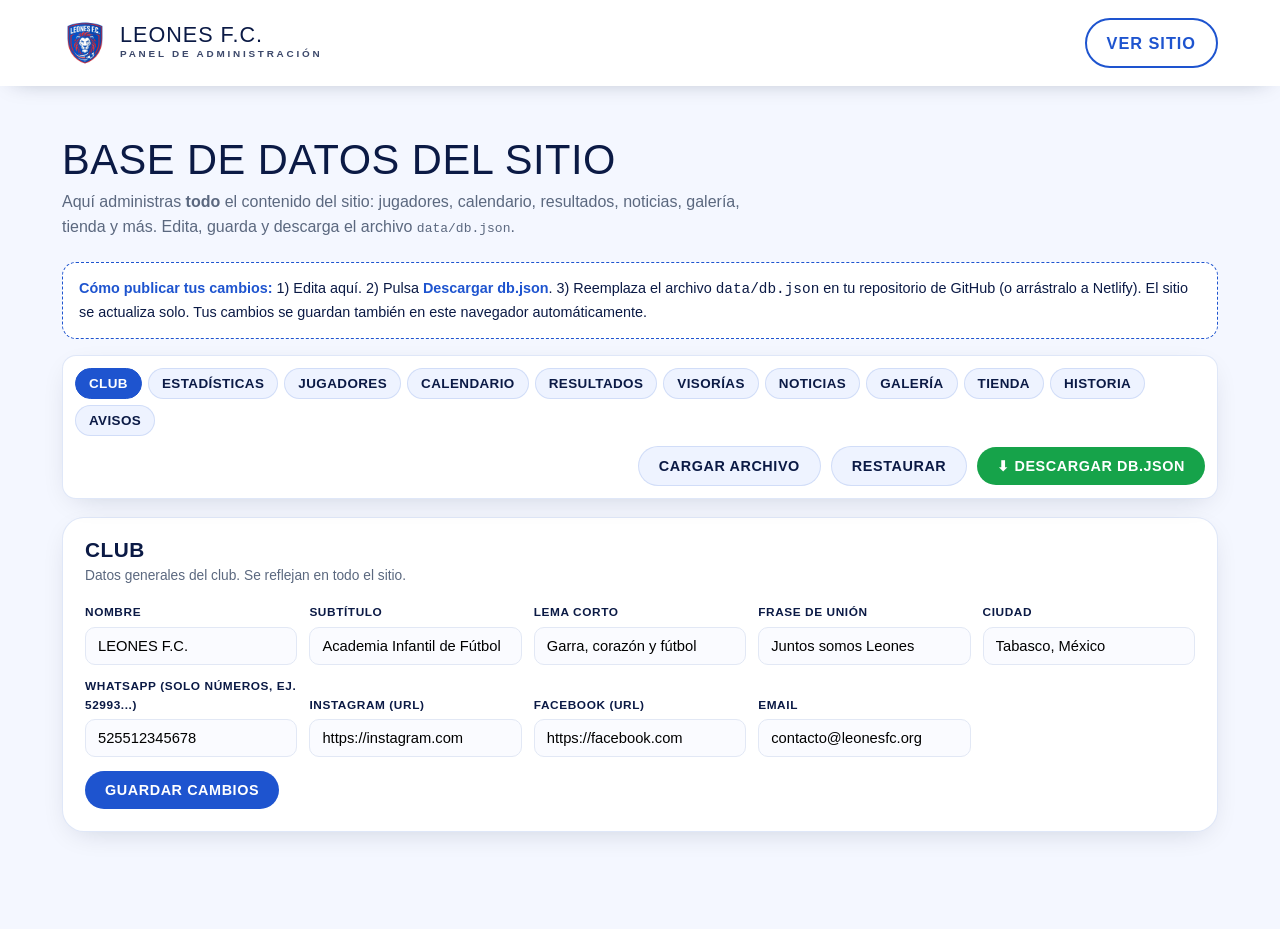
==== commit 3395120c: "Add files via upload" ====
--- a/admin.html
+++ b/admin.html
@@ -70,6 +70,10 @@
     resultados:{label:'Resultados', kind:'list', path:'resultados', title:i=>'vs '+(i.rival||'—')+'  '+(i.golesL)+'-'+(i.golesV), sub:i=>(i.fecha||'')+(i.mvp?' · MVP: '+i.mvp:''), fields:[
       {k:'fecha',t:'Fecha',type:'date'},{k:'rival',t:'Rival'},{k:'golesL',t:'Goles Leones',type:'number'},{k:'golesV',t:'Goles rival',type:'number'},
       {k:'cat',t:'Categoría',type:'select',opts:CATS},{k:'mvp',t:'Jugador del partido'}
+    ]},
+    visorias:{label:'Visorías', kind:'list', path:'visorias', title:i=>'Visoría con '+(i.equipo||'—'), sub:i=>(i.fecha||'')+' · '+(i.hora||'')+' · '+(i.lugar||''), fields:[
+      {k:'fecha',t:'Fecha',type:'date'},{k:'equipo',t:'Equipo (con quién)'},{k:'lugar',t:'Lugar'},{k:'hora',t:'Hora'},
+      {k:'cat',t:'Categoría',type:'select',opts:CATS},{k:'estado',t:'Estado',type:'select',opts:[{v:'proximo',t:'Próxima'},{v:'realizada',t:'Realizada'},{v:'cancelada',t:'Cancelada'}]}
     ]},
     noticias:{label:'Noticias', kind:'list', path:'noticias', title:i=>i.t, sub:i=>(i.date||'')+' · '+(i.tag||''), fields:[
       {k:'t',t:'Título'},{k:'date',t:'Fecha (texto)'},{k:'tag',t:'Etiqueta'},{k:'x',t:'Texto',type:'area'},{k:'img',t:'Imagen (assets/archivo.jpg)'}
--- a/assets/styles.css
+++ b/assets/styles.css
@@ -248,8 +248,8 @@
 .store-grid{display:grid;grid-template-columns:repeat(4,1fr);gap:20px}
 .product{background:#fff;border:1px solid var(--linea);border-radius:var(--radio);overflow:hidden;box-shadow:var(--sombra-sutil);transition:transform .3s,box-shadow .3s;display:flex;flex-direction:column}
 .product:hover{transform:translateY(-8px);box-shadow:var(--sombra)}
-.product .pimg{height:150px;display:flex;align-items:center;justify-content:center;background:linear-gradient(140deg,#eef3ff,#dbe6ff);position:relative}
-.product .pimg svg{width:64px;height:64px;color:var(--azul);stroke-width:1.6}
+.product .pimg{height:190px;display:flex;align-items:center;justify-content:center;background:linear-gradient(140deg,#eef3ff,#dbe6ff);position:relative;overflow:hidden}
+.product .pimg>svg{width:100%;height:100%;display:block}
 .product .ptag{position:absolute;top:12px;left:12px;font-family:var(--cond);font-weight:700;text-transform:uppercase;font-size:.66rem;letter-spacing:.06em;background:var(--navy);color:#fff;padding:4px 10px;border-radius:50px}
 .product .pbody{padding:18px;display:flex;flex-direction:column;gap:6px;flex:1}
 .product h3{font-family:var(--cond);font-weight:700;text-transform:uppercase;font-size:1.22rem;color:var(--navy);line-height:1}
@@ -434,3 +434,9 @@
   .fx .hour,.fx .status{grid-column:2;justify-self:start}
   .stats-inner{transform:translateY(-30px)}
 }
+
+/* ===================== HIMNO (estrofas) ===================== */
+.anthem .lyrics p{margin-bottom:22px}
+.anthem .lyrics p:last-child{margin-bottom:0}
+.anthem .lyrics .coro{color:#fff}
+.anthem .lyrics .coro .lbl{display:block;font-family:var(--cond);font-weight:700;letter-spacing:.22em;font-size:.8rem;color:var(--azul-claro);margin-bottom:8px}
